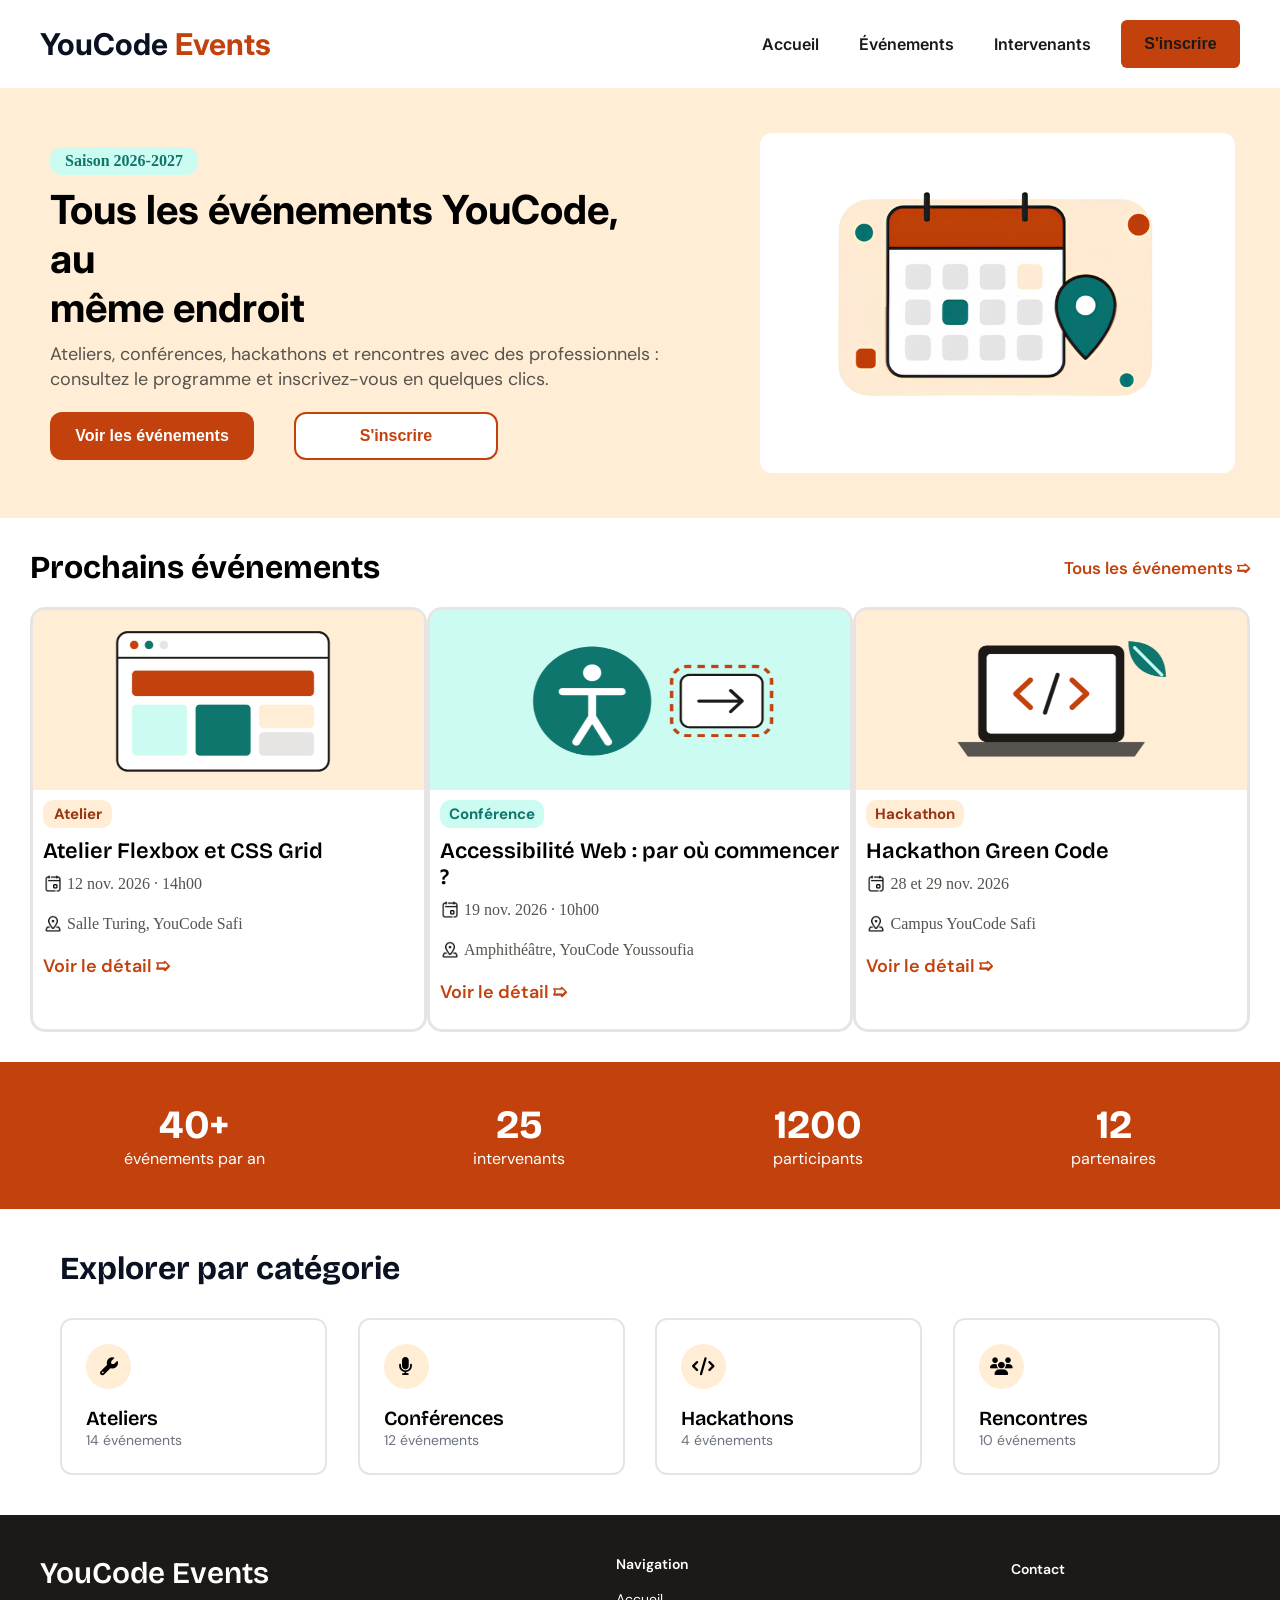
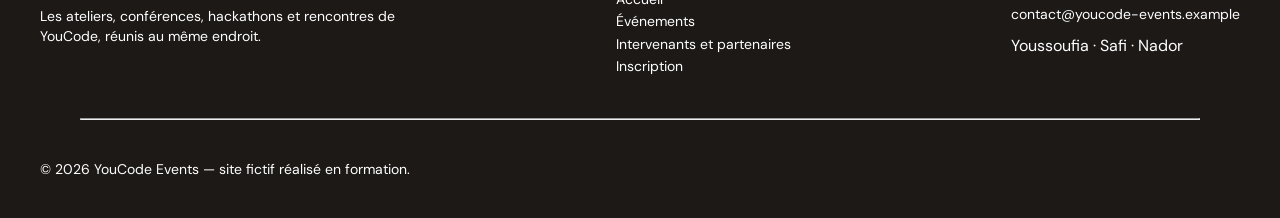
==== index.html @ 5becc999 "fix: add les link des pages" ====
<!doctype html>
<html lang="en">
  <head>
    <meta charset="UTF-8" />
    <meta name="viewport" content="width=device-width, initial-scale=1.0" />
    <title>Document</title>
    <link rel="stylesheet" href="css/style.css" />
    <link
      rel="stylesheet"
      href="https://cdnjs.cloudflare.com/ajax/libs/font-awesome/6.4.0/css/all.min.css"/>
     
  </head>

  <body>
    <header class="navbar">
      <div class="logo">YouCode <span>Events</span></div>

      <div class="nav-right">
        <nav class="nav-links">
          <a href="index.html" class="active">Accueil</a>
          <a href="events.html">Événements</a>
          <a href="intervenants.html">Intervenants</a>

        </nav>
        <div class="nav-btn">
          <button><a href="inscription.html">S'inscrire </a></button>
        </div>
      </div>
                <div class="menu"><i class="fa-solid fa-bars"></i></div>

    </header>

    <!-- SECTION 1 -->
<main>
    <section class="section1">
      <div class="div1section1">
        <div class="saison">Saison 2026-2027</div>
        <h1>
          Tous les événements YouCode, au <br />
          même endroit
        </h1>
        <p>
          Ateliers, conférences, hackathons et rencontres avec des
          professionnels : <br />
          consultez le programme et inscrivez-vous en quelques clics.
        </p>
        <div class="btn-section1">
          <button class="btn1-section1">Voir les événements</button>
          <button class="btn2-section1">S'inscrire</button>
        </div>
      </div>

      <div class="image-section1">
        <img src="assets/images/section1.png" alt="" />
      </div>
    </section>

    <!-- SECTION 2  -->

    <section class="section2">
      <div class="s2div1">
        <h1>Prochains événements</h1>
        <h4>Tous les événements <span class="fleche">➯ </span></h4>
      </div>

      <div class="s2div2">
        <div class="div2">
          <img src="assets/images/section2pic1.png" alt="" height="180px" />
          <h3 id="atelier">Atelier</h3>
          <h2>Atelier Flexbox et CSS Grid <br /></h2>
          <p class="p1">
            <span
              ><img
                src="assets/icons/calendar-icon.png"
                width="20px"
                height="20px"
                alt=""
                class="iconsec2" /></span
            >12 nov. 2026 · 14h00
          </p>
          <p class="p2">
            <span
              ><img
                src="assets/icons/icons8-gps-48.png"
                alt=""
                width="20px"
                height="20px"
                class="iconsec2"
            /></span>
            Salle Turing, YouCode Safi
          </p>
          <h4>Voir le détail <span class="fleche">➯ </span></h4>
        </div>

        <div class="div2">
          <img src="assets/images/section2pic2.png" alt="" height="180px" />
          <h3 id="conference">Conférence</h3>
          <h2>Accessibilité Web : par où commencer ?</h2>
          <p class="p1">
            <span
              ><img
                src="assets/icons/calendar-icon.png"
                width="20px"
                height="20px"
                alt=""
                class="iconsec2" /></span
            >19 nov. 2026 · 10h00
          </p>

          <p class="p2">
            <span
              ><img
                src="assets/icons/icons8-gps-48.png"
                alt=""
                width="20px"
                height="20px"
                class="iconsec2"
            /></span>
            Amphithéâtre, YouCode Youssoufia
          </p>
          <h4>Voir le détail <span class="fleche">➯ </span></h4>
        </div>

        <div class="div2">
          <img src="assets/images/section2pic3.png" alt="" height="180px" />
          <h3 id="hack">Hackathon</h3>
          <h2>Hackathon Green Code <br /></h2>
          <p class="p1">
            <span
              ><img
                src="assets/icons/calendar-icon.png"
                width="20px"
                height="20px"
                alt=""
                class="iconsec2" /></span
            >28 et 29 nov. 2026
          </p>
          <p class="p2">
            <span
              ><img
                src="assets/icons/icons8-gps-48.png"
                alt=""
                width="20px"
                height="20px"
                class="iconsec2"
            /></span>
            Campus YouCode Safi
          </p>
          <h4>Voir le détail <span class="fleche">➯ </span></h4>
        </div>
      </div>
    </section>

    <!-- SECTION 3 -->

    <section class="status-Container">
      <div class="status-item">
        <h3>40+</h3>
        <p>événements par an</p>
      </div>

      <div class="status-item">
        <h3>25</h3>
        <p>intervenants</p>
      </div>

      <div class="status-item">
        <h3>1200</h3>
        <p>participants</p>
      </div>

      <div class="status-item">
        <h3>12</h3>
        <p>partenaires</p>
      </div>
    </section>


    <!-- SECTION 4 -->
     
    <section class="categories-section">
      <h2>Explorer par catégorie</h2>

      <div class="cards-container">
        <div class="category-card">
          <div class="icon-circle"><i class="fa-solid fa-wrench"></i></div>
          <h3>Ateliers</h3>
          <p>14 événements</p>
        </div>

        <div class="category-card">
          <div class="icon-circle"><i class="fa-solid fa-microphone"></i></div>
          <h3>Conférences</h3>
          <p>12 événements</p>
        </div>

        <div class="category-card">
          <div class="icon-circle"><i class="fa-solid fa-code"></i></div>
          <h3>Hackathons</h3>
          <p>4 événements</p>
        </div>

        <div class="category-card">
          <div class="icon-circle"><i class="fa-solid fa-users"></i></div>
          <h3>Rencontres</h3>
          <p>10 événements</p>
        </div>
      </div>
    </section>
</main>
    <!-- FOOTER -->

    <footer>
      <div class="footer-top">
        <div class="description-events">
          <h3>YouCode Events</h3>
          <p>
            Les ateliers, conférences, hackathons et rencontres de <br />
            YouCode, réunis au même endroit.
          </p>
        </div>

        <div class="navigation-events">
          <h4>Navigation</h4>
          <ul>
            <li><a href="index.html">Accueil</a></li>
            <li><a href="events.html">Événements</a></li>
            <li><a href="intervenants.html">Intervenants et partenaires</a></li>
            <li><a href="inscription.html">Inscription</a></li>
          </ul>
        </div>

        <div class="contact-events">
          <h4>Contact</h4>
          <p>
            <a href="mailto:contact@youcode-events.example"
              >contact@youcode-events.example</a
            >
          </p>
          <p class="footer-locations">Youssoufia · Safi · Nador</p>
        </div>
      </div>

      <hr class="ligne-footer" />
      <div class="footer-bottom">
        <p>&copy; 2026 YouCode Events — site fictif réalisé en formation.</p>
      </div>
    </footer>

     <script src="script.js"></script>
  </body>
</html>
---- css/style.css ----
@import url('https://fonts.googleapis.com/css2?family=Bricolage+Grotesque:opsz,wght@12..96,200..800&family=IBM+Plex+Mono:ital,wght@0,100;0,200;0,300;0,400;0,500;0,600;0,700;1,100;1,200;1,300;1,400;1,500;1,600;1,700&family=Inter:ital,opsz,wght@0,14..32,100..900;1,14..32,100..900&display=swap');

@import url('https://fonts.googleapis.com/css2?family=DM+Sans:wght@400;500;600;700&display=swap');


@import url('https://fonts.googleapis.com/css2?family=Bricolage+Grotesque:opsz,wght@12..96,400..800&display=swap');


*{
    margin: 0;
    padding: 0;
    box-sizing: border-box;
}

.navbar{
    display: flex;
    justify-content: space-between;
    align-items: center;
    padding: 20px 40px;     /*top & bottom      left & right */
    background-color: #FFFFFF;
    width: 100%;
    font-family: "Inter", sans-serif;

}
.nav-right {
    display: flex;
    align-items: center;
    gap: 30px;
}
.logo {
    font-size: 30px;
    font-weight: 700;
    color: #0A1222;
}

.logo span{
    color: #C2410C;
}

.nav-links{
    display: flex;
    gap: 40px;
}

/* le munu de telephone  */
.menu{
    display: none;
}

.navbar button{
    background-color: #C2410C;
    color: white;
    height: 48px;
    width: 119px;
    border-radius: 6px;
   border-style: none;
    font-size: 16px;
    font-weight: 600;
    cursor: pointer;
}
.navbar a{
    color: #1C1917;
    font-size: 16px;
    font-weight: 600;
    text-decoration: none;
}

/* SECTION 1 */

.section1{
    display: flex;
    align-items: center;
    justify-content: space-between;
    width: 100%;
    background-color: #FFEDD5;
}



.div1section1{
    padding: 50px;

}
.saison{
    display: flex;
    height: 28px;
    width: 148px;
    background-color: #CCFBF1;
    border-radius: 12px;
    justify-content: center; /* Centre horizontalement */
    align-items: center;     /* Centre verticalement */
    color: #0F766E;
    font-size: 16px;
    font-weight: 700;
}
.section1 h1{
    font-family: "Inter", sans-serif;
    font-size: 40px;
    margin-top: 10px;
    margin-bottom: 10px;
}

.section1 p{
    color: #57534E;
    margin-bottom: 20px;
    font-size: 18px;
    font-weight: 400;
    
    font-family: 'DM Sans', sans-serif;

    line-height: 25px;
   

}
.btn-section1{
    display: flex;
    gap: 40px;
   
}


.btn1-section1{
    background-color: #C2410C;
    height: 48px;
    width: 204px;
    color: #FFFFFF;
    font-size: 16px;
    font-weight: 600;
    border-style: none;
    border-radius: 12px;
     cursor: pointer;
}

.btn2-section1{
height: 48px;
width: 204px;
border-radius: 12px;
border-style: solid;
border-color:  #C2410C;
color: #C2410C;
background-color: white;
  font-size: 16px;
    font-weight: 600;
     cursor: pointer;
}

.image-section1{
display: flex;
align-items: center;
justify-content: center;
height: 340px;
width: 480px;
background-color: #FFFFFF;
margin: 45px;
border-radius: 12px;
}

.image-section1 img{
    width: 370px;

}


/* SECTION 2  */
.section2{
width: 100%;
padding: 30px;

}
.s2div1{
     display: flex;
     justify-content: space-between;
     align-items: center;
}


.s2div2 div{
border-radius: 15px;
border-style: solid;
border-color: #E7E5E4;
}

.div2 > img:first-child{
border-radius: 11px 11px 0px 0px;
width: 100%;
}
.s2div2{
    
    display: flex;
    justify-content: space-between;
    margin-top: 20px;
   
}
#atelier ,#conference , #hack{
    display: flex;
    border-radius: 10px;
    align-items: center;
    justify-content: center;
    margin: 10px;
    font-family: 'DM Sans', sans-serif;
    font-size: 15px;
}

#atelier{
    background-color: #FFEDD5;
    color: #9A3412;
    height: 28px;
    width: 69px;
}

 #conference{
    color: #0F766E;
    background-color: #CCFBF1;
    height: 28px;
    width: 104px;
 }

 #hack{
    background-color: #FFEDD5;
    color: #9A3412;
    height: 28px;
    width: 98px;
 }

.section2 h1{
font-family: 'Bricolage Grotesque', sans-serif;
font-weight: 700;
font-size: 32px;
}
.section2 h4{
display: flex;
align-items: center;
font-family: 'DM Sans', sans-serif;
font-weight: 600;
font-size: 17px;
color: #C2410C;

}


 .div2 h2{
font-family: 'Bricolage Grotesque', sans-serif;
font-weight: 600;
font-size: 22px;
margin-left: 10px; }


.div2 p , .div2 p img{
  display: flex;
    align-items: center;
    gap: 4px;
   color: #57534E;
}
.div2 p {
    margin: 10px; 
}

.iconsec2{
   color: #57534E;
    
}

.div2 {
    display: flex;
    flex-direction: column;
}

.div2 h4 {
    margin-top: 10px;
    margin-left: 10px;
    font-family: 'DM Sans', sans-serif;
    font-size: 18px;
    color: #C2410C;
    cursor: pointer;
    margin-bottom: 25px;
}



/* SECTION 3  */

.status-Container{
    display: flex;
    justify-content: space-around; 
    align-items: center;          
    background-color: #C2410C;    
    padding: 40px 20px;     /* top and bottom. left and right  */
    width: 100%;
}

.status-item {
    text-align: center; 
    color: white;
}

.status-item h3 {
font-family: 'Bricolage Grotesque', sans-serif;
font-weight: 700;
font-size: 40px;
line-height: 46px;

}

.status-item p {
font-family: 'DM Sans', sans-serif;
font-weight: 400;
font-size: 16px;
}

.categories-section {
    padding: 40px 60px;
}

.categories-section h2 {
    font-size: 28px;
    font-weight: 900;
    color: #0A1222;
    margin-bottom: 30px;
}


/* SECTION 4 les cartes */

.cards-container {
    display: flex;
    justify-content: space-between; 
    gap: 20px;                      
}

.categories-section > h2{
font-family: 'Bricolage Grotesque', sans-serif;
font-weight: 700;
font-size: 32px;
}

.category-card {
    background-color: #FFFFFF;
    border: 2px solid #E7E5E4;     
    border-radius: 12px;            
    padding: 24px;
    width: 23%;                     
}

.icon-circle {
    width: 45px;
    height: 45px;
    background-color: #FFEDD5;      
    border-radius: 50%;             
    display: flex;
    align-items: center;
    justify-content: center;
    margin-bottom: 16px;
    font-size: 18px;
}

.category-card h3 {
font-family: 'Bricolage Grotesque', sans-serif;
font-weight: 600;
font-size: 20px;
line-height: 26px;

}

.category-card p {
    font-size: 14px;
    color: #6B7280;                 
    font-weight: 400;
    font-family: 'DM Sans', sans-serif;
}



/* FOOTER */


footer{
    background-color: #1C1917;
    color: #FFFFFF;
    width: 100%;
    padding: 40px;
}

.footer-top{
    display: flex;
    justify-content: space-between;
    margin-bottom: 40px;
}

.description-events h3{
font-family: 'Bricolage Grotesque', sans-serif;
font-weight: 600;
font-size: 30px;
margin-bottom: 15px;
}

.description-events p{
font-family: 'DM Sans', sans-serif;
font-weight: 400;
font-size: 14px;
line-height: 20px;
}

.navigation-events h4 , .contact-events h4{
font-family: 'DM Sans', sans-serif;
font-weight: 600;
font-size: 14px;
margin-bottom: 15px;
}

.navigation-events a{
text-decoration: none;
font-family: 'DM Sans', sans-serif;
font-weight: 400;
font-size: 14px;
color: white;
line-height: 1.6;
}
.navigation-events ul{
   list-style: none;
}

.contact-events a{
    text-decoration: none;
    color: #ffff;
    line-height: 2;
    font-family: 'DM Sans', sans-serif;
    font-size: 14px;  
}
.contact-events{
font-family: 'DM Sans', sans-serif;
line-height: 2;
}

.ligne-footer {
margin: 40px;
color: #57534E;
}

.footer-bottom p{
font-family: 'DM Sans', sans-serif;
font-weight: 400;
font-size: 14px;
}


/* EDITER LA FLECHE */


.fleche{
   margin-left: 3px;
 }


 /* maintenant pour MEDIA QUERIES first WITH PHONE */

 @media only screen and (max-width:700px){

    .menu{
    display: flex;
    font-size: 2rem;
}
    .nav-right{
        display: none;
    }
    /* commence avec SECTION 1 */
    .section1 {
        height: auto;
        flex-direction: column;
        width: 100%;
        
    }

    /* ouvriire navbar */
    

/* Le menu hamburger est caché sur ordinateur */
.menu {
    display: none;
}

/* Responsive pour mobile */
@media screen and (max-width: 700px) {

    .menu {
        display: flex;
        font-size: 30px;
    }


    .nav-right {
        display: none;
    }


    .nav-right.open {
        margin-top: 35px;
        padding: 70px;
        display: flex;
        flex-direction: column;
        align-content: center;
        justify-content: center;
        background-color: #8d622a;
        border-radius: 15px;
        position: absolute;
        top: 40px;
    }
    .nav-right.open nav{
        display: flex;
        flex-direction: column;
        
    }
      .nav-right.open nav a{
        font-size: 15px;
        font-weight: 700;
      color: white;
    }
}

/* section 1 */
    .div1section1{
        padding: 25px 20px;
        width: 100%;
    }
     .section1 h1 {
        font-size: 34px;
    }

    .section1 p {
        font-size: 16px;     
    }
    .btn-section1{
        flex-wrap: wrap;
        gap: 15px;
    }
    .image-section1 img{
        width: 100%;
        height: auto;
    }

    /* SECTION 2 */ 
   
    .s2div1{
        flex-wrap: wrap;
        gap: 15px;
    }
    .s2div2{
        flex-wrap: wrap;
        gap: 15px;
        justify-content: center;
        align-items: center;
    }
    .s2div2 div{
        width: 100%;
        height: auto;
        padding-bottom: 15px;
    }


    /* SECTION 3 DANS MOBILE */
    .status-Container div{
       width: 40%;
    }
    .status-Container{
         flex-wrap: wrap;
    }

    /* SECTION 4 DANS MOBILE */
    .cards-container{
        flex-direction: column;
    }
    .category-card{
            width: 100%;
    }
    /* FOOTER */

    .footer-top{
    display: flex;
    flex-direction: column;
    }


 }

    /* ADAPTIBLE MODE TABLETTE */
   @media screen and (min-width:701px) and (max-width:1024px) {
   
    .navbar{
    display: flex;
    justify-content: space-between;}

    .menu{
    display: none;
}

    .section1{
        display: flex;
        flex-direction: column;
        align-items: center;
    }
    /* SECTION 2 em mode tabltette */
    .section2 {
        display: flex;
        flex-direction: column;
        justify-content: space-between;
    }

   
    .s2div2 > .div2{
      width: 48%;
      
    }
    .s2div2 {
        display: flex;
        flex-wrap: wrap;
        gap: 15px;
    }
   
    /* section 4 de categoris */
    .cards-container{
        display: flex;
        flex-wrap:wrap;
    }
    .category-card{
    width: 48%;
    }
   }
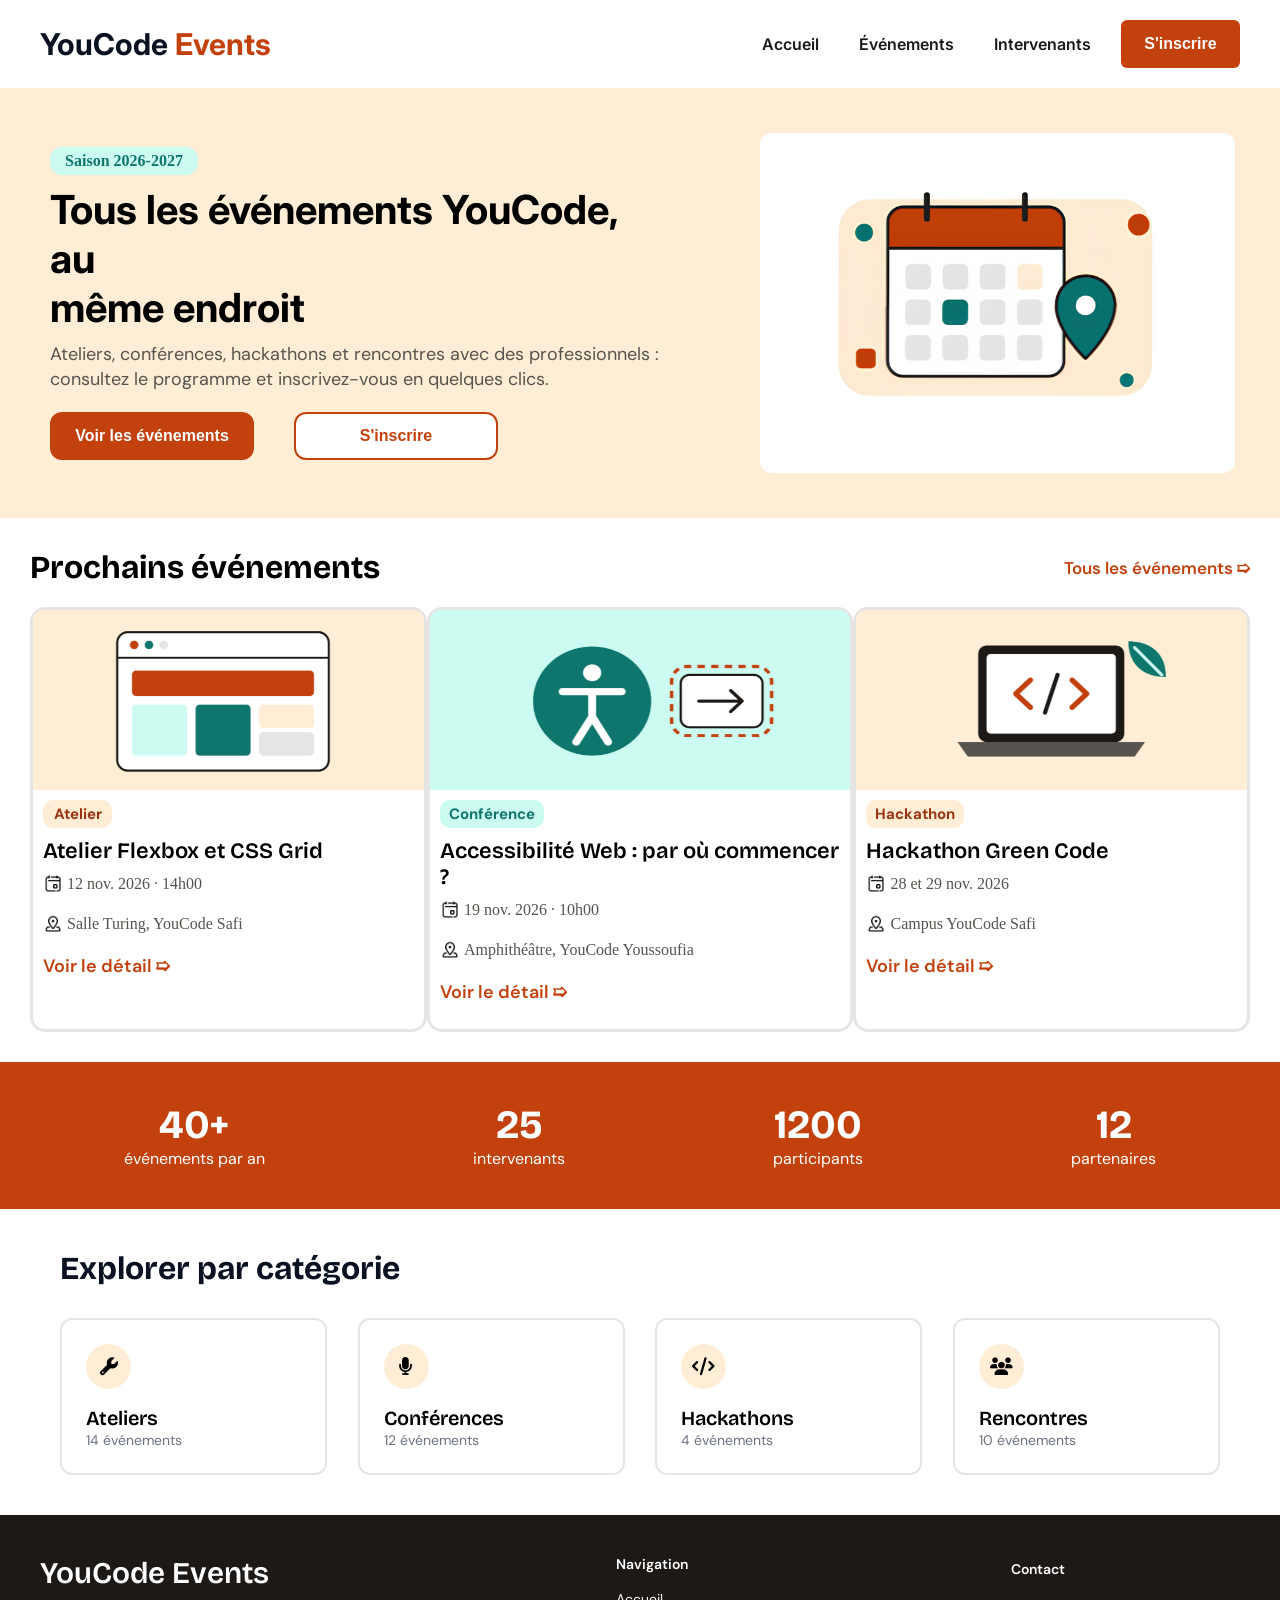
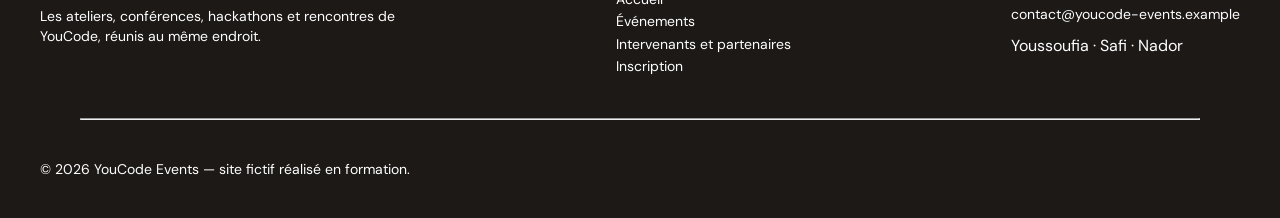
==== commit b794a091: "fix: les lien et les boutons links decoration" ====
--- a/index.html
+++ b/index.html
@@ -45,8 +45,8 @@
           consultez le programme et inscrivez-vous en quelques clics.
         </p>
         <div class="btn-section1">
-          <button class="btn1-section1">Voir les événements</button>
-          <button class="btn2-section1">S'inscrire</button>
+          <button class="btn1-section1"><a href="events.html">Voir les événements</a></button>
+          <button class="btn2-section1"><a href="inscription.html">S'inscrire</a></button>
         </div>
       </div>
 
@@ -247,6 +247,14 @@
       </div>
     </footer>
 
-     <script src="script.js"></script>
+     <script>
+const menu = document.querySelector(".menu");
+const navRight = document.querySelector(".nav-right");
+
+menu.addEventListener("click", function () {
+    navRight.classList.toggle("open");
+});
+</script>
+
   </body>
 </html>
--- a/css/style.css
+++ b/css/style.css
@@ -47,9 +47,14 @@
     display: none;
 }
 
+
+.navbar button a{
+    text-decoration: none;
+        color: white;
+
+}
 .navbar button{
     background-color: #C2410C;
-    color: white;
     height: 48px;
     width: 119px;
     border-radius: 6px;
@@ -118,30 +123,36 @@
    
 }
 
-
+.btn1-section1 a{
+    text-decoration: none;
+        color: #FFFFFF;
+
+}
 .btn1-section1{
     background-color: #C2410C;
     height: 48px;
     width: 204px;
-    color: #FFFFFF;
     font-size: 16px;
     font-weight: 600;
     border-style: none;
     border-radius: 12px;
      cursor: pointer;
 }
-
+.btn2-section1 a{
+text-decoration: none;
+color: #C2410C;
+
+}
 .btn2-section1{
 height: 48px;
 width: 204px;
 border-radius: 12px;
 border-style: solid;
 border-color:  #C2410C;
-color: #C2410C;
 background-color: white;
   font-size: 16px;
     font-weight: 600;
-     cursor: pointer;
+    cursor: pointer;
 }
 
 .image-section1{
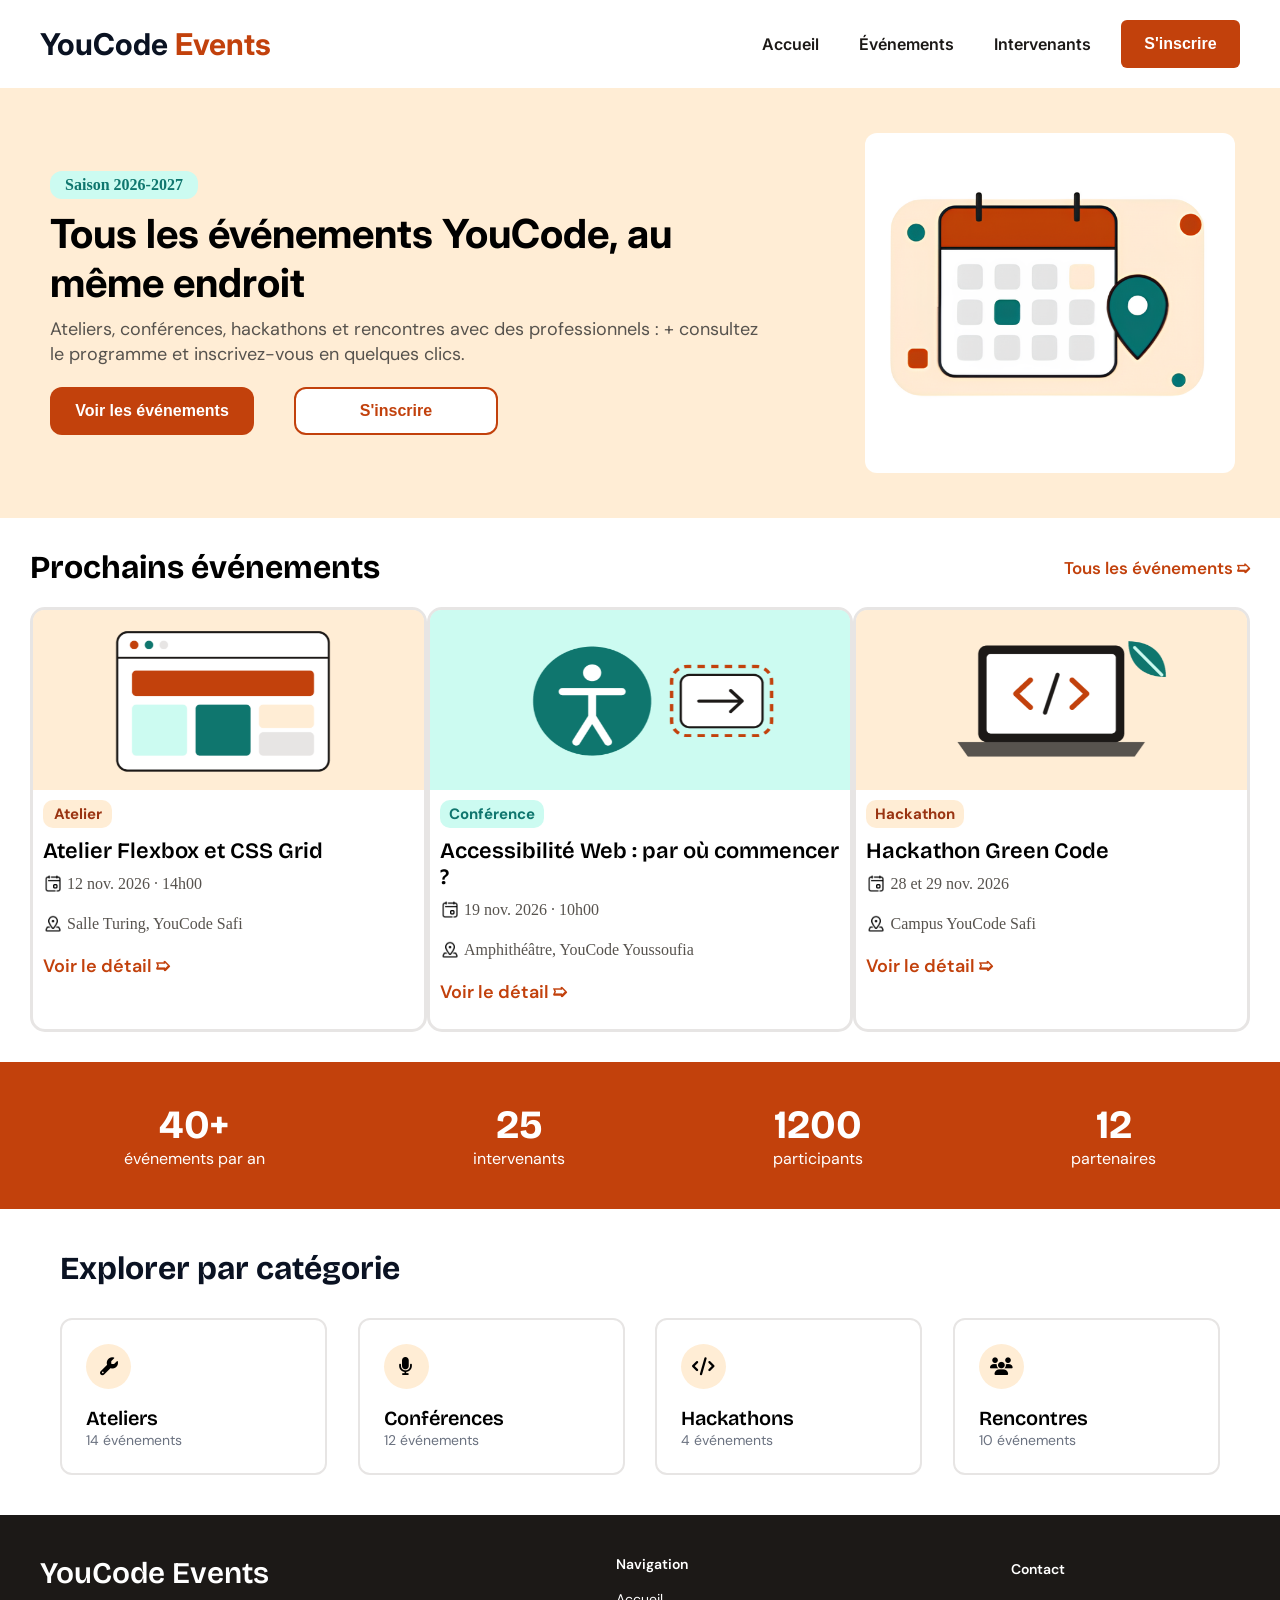
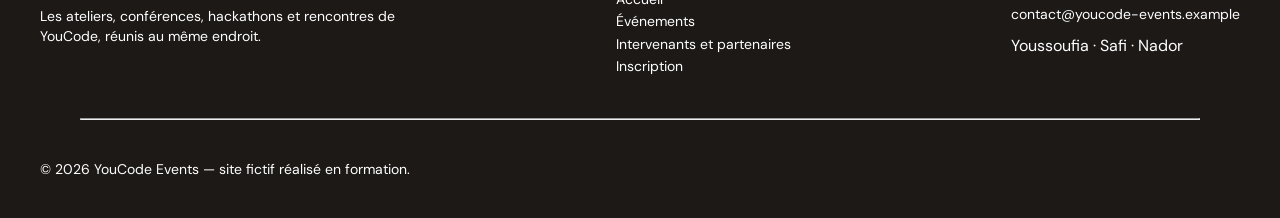
==== commit 99c43f8c: "fix: supprimer les br dans section 1" ====
--- a/index.html
+++ b/index.html
@@ -18,12 +18,12 @@
       <div class="nav-right">
         <nav class="nav-links">
           <a href="index.html" class="active">Accueil</a>
-          <a href="events.html">Événements</a>
-          <a href="intervenants.html">Intervenants</a>
+          <a href="pages/events.html">Événements</a>
+          <a href="pages/intervenants.html">Intervenants</a>
 
         </nav>
         <div class="nav-btn">
-          <button><a href="inscription.html">S'inscrire </a></button>
+          <button><a href="pages/inscription.html">S'inscrire </a></button>
         </div>
       </div>
                 <div class="menu"><i class="fa-solid fa-bars"></i></div>
@@ -36,17 +36,16 @@
       <div class="div1section1">
         <div class="saison">Saison 2026-2027</div>
         <h1>
-          Tous les événements YouCode, au <br />
-          même endroit
+          Tous les événements YouCode, au même endroit
         </h1>
         <p>
           Ateliers, conférences, hackathons et rencontres avec des
-          professionnels : <br />
+          professionnels : +
           consultez le programme et inscrivez-vous en quelques clics.
         </p>
         <div class="btn-section1">
-          <button class="btn1-section1"><a href="events.html">Voir les événements</a></button>
-          <button class="btn2-section1"><a href="inscription.html">S'inscrire</a></button>
+          <button class="btn1-section1"><a href="pages/events.html">Voir les événements</a></button>
+          <button class="btn2-section1"><a href="pages/inscription.html">S'inscrire</a></button>
         </div>
       </div>
 
@@ -224,9 +223,9 @@
           <h4>Navigation</h4>
           <ul>
             <li><a href="index.html">Accueil</a></li>
-            <li><a href="events.html">Événements</a></li>
-            <li><a href="intervenants.html">Intervenants et partenaires</a></li>
-            <li><a href="inscription.html">Inscription</a></li>
+            <li><a href="pages/events.html">Événements</a></li>
+            <li><a href="pages/intervenants.html">Intervenants et partenaires</a></li>
+            <li><a href="pages/inscription.html">Inscription</a></li>
           </ul>
         </div>
 
